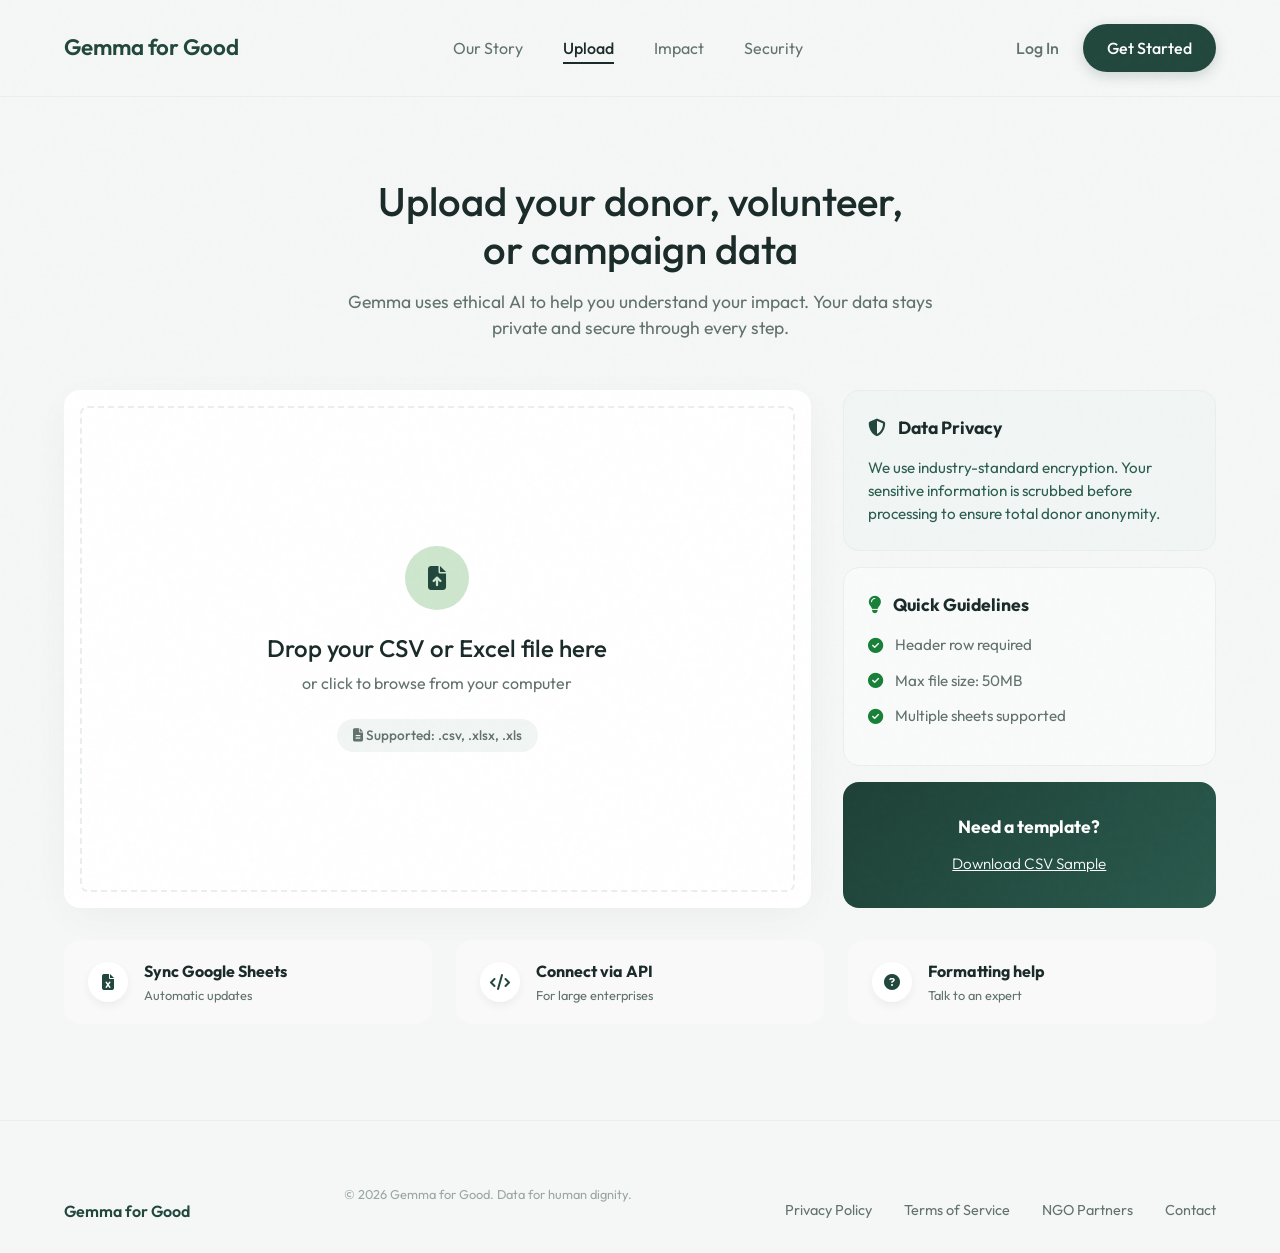
==== public/dashboard.html @ 6af2fc66 "upload page section" ====
<!DOCTYPE html>
<html lang="en">
<head>
    <meta charset="UTF-8">
    <meta name="viewport" content="width=device-width, initial-scale=1.0">
    <title>Upload - Gemma for Good</title>
    <!-- Use Google Fonts -->
    <link href="https://fonts.googleapis.com/css2?family=Outfit:wght@300;400;500;600;700&display=swap" rel="stylesheet">
    <link rel="stylesheet" href="landing.css">
    <!-- Font Awesome for icons -->
    <link rel="stylesheet" href="https://cdnjs.cloudflare.com/ajax/libs/font-awesome/6.4.0/css/all.min.css">
</head>
<body>
    <div class="noise-overlay"></div>
    
    <!-- Navbar -->
    <nav class="navbar border-bottom">
        <div class="nav-brand">
            <span class="logo-text">Gemma for Good</span>
        </div>
        <div class="nav-links">
            <a href="/ui/index.html">Our Story</a>
            <a href="#" class="active">Upload</a>
            <a href="#">Impact</a>
            <a href="#">Security</a>
        </div>
        <div class="nav-actions">
            <a href="#" class="login-link">Log In</a>
            <a href="/ui/index.html" class="btn btn-primary">Get Started</a>
        </div>
    </nav>

    <!-- Main Container -->
    <div class="app-dashboard-container">
        
        <!-- INITIAL UPLOAD VIEW -->
        <div id="upload-view">
            <!-- Hero Section -->
            <div class="upload-hero">
                <h2>Upload your donor, volunteer,<br>or campaign data</h2>
                <p>Gemma uses ethical AI to help you understand your impact. Your data stays<br>private and secure through every step.</p>
            </div>

            <!-- Upload Grid -->
            <div class="upload-grid">
                <!-- Dropzone Area -->
                <div class="upload-main-card">
                    <div id="dropzone" class="dropzone-area">
                        <input type="file" id="csv-upload" accept=".csv" style="opacity: 0; position: absolute; width: 0; height: 0; z-index: -1;">
                        
                        <div class="upload-icon-circle">
                            <i class="fa-solid fa-file-arrow-up"></i>
                        </div>
                        
                        <h3 id="dropzone-title">Drop your CSV or Excel file here</h3>
                        <p id="dropzone-text" class="dropzone-sub">or click to browse from your computer</p>
                        
                        <div class="supported-pill">
                            <i class="fa-solid fa-file-lines"></i> Supported: .csv, .xlsx, .xls
                        </div>
                        
                        <label for="csv-upload" class="hidden-label-overlay"></label>
                        
                        <!-- The start button that will appear after upload -->
                        <div id="start-action-container" class="hidden mt-3">
                            <button id="start-btn" class="btn btn-primary btn-large">Start Cleaning Data</button>
                        </div>
                    </div>
                </div>

                <!-- Sidebar Cards -->
                <div class="upload-sidebar">
                    <!-- Privacy Card -->
                    <div class="sidebar-card privacy-card">
                        <div class="card-header">
                            <i class="fa-solid fa-shield-halved"></i> <h4>Data Privacy</h4>
                        </div>
                        <p>We use industry-standard encryption. Your sensitive information is scrubbed before processing to ensure total donor anonymity.</p>
                    </div>

                    <!-- Guidelines Card -->
                    <div class="sidebar-card guidelines-card">
                        <div class="card-header">
                            <i class="fa-solid fa-lightbulb icon-green"></i> <h4>Quick Guidelines</h4>
                        </div>
                        <ul class="guidelines-list">
                            <li><i class="fa-solid fa-circle-check"></i> Header row required</li>
                            <li><i class="fa-solid fa-circle-check"></i> Max file size: 50MB</li>
                            <li><i class="fa-solid fa-circle-check"></i> Multiple sheets supported</li>
                        </ul>
                    </div>

                    <!-- Template Card -->
                    <div class="sidebar-card template-card">
                        <div class="template-overlay">
                            <h4>Need a template?</h4>
                            <a href="#" class="template-link">Download CSV Sample</a>
                        </div>
                    </div>
                </div>
            </div>

            <!-- Integrations Row -->
            <div class="integrations-row">
                <div class="integration-card">
                    <div class="int-icon"><i class="fa-solid fa-file-excel"></i></div>
                    <div class="int-text">
                        <h4>Sync Google Sheets</h4>
                        <p>Automatic updates</p>
                    </div>
                </div>
                <div class="integration-card">
                    <div class="int-icon"><i class="fa-solid fa-code"></i></div>
                    <div class="int-text">
                        <h4>Connect via API</h4>
                        <p>For large enterprises</p>
                    </div>
                </div>
                <div class="integration-card">
                    <div class="int-icon"><i class="fa-solid fa-circle-question"></i></div>
                    <div class="int-text">
                        <h4>Formatting help</h4>
                        <p>Talk to an expert</p>
                    </div>
                </div>
            </div>
        </div>

        <!-- HIDDEN WORKSPACE VIEW (Shown after start is clicked) -->
        <main id="workspace-view" class="workspace hidden">
            <!-- Header for workspace -->
            <div class="workspace-header">
                <h3>Data Cleaning in Progress</h3>
                <button id="export-btn" class="btn btn-secondary" disabled>Export Clean CSV</button>
            </div>
            
            <div class="workspace-grid">
                <!-- Left Data View -->
                <section class="data-panel card slide-up">
                    <div class="panel-header">Raw Uploaded Data</div>
                    <div class="table-container" id="raw-table-container">
                        <p class="placeholder-text">Please upload a dataset to begin...</p>
                        <table id="raw-table"></table>
                    </div>
                </section>

                <!-- Agent Logs / Center -->
                <section class="agent-panel card slide-up delay-1">
                    <div class="panel-header">Assistant Reasoning Log</div>
                    <div class="logs-container" id="logs-container">
                        <!-- Logs will populate here -->
                    </div>
                </section>

                <!-- Right Data View -->
                <section class="data-panel card slide-up delay-2">
                    <div class="panel-header">Standardized Output</div>
                    <div class="table-container" id="clean-table-container">
                        <p class="placeholder-text">Awaiting agent completion...</p>
                        <table id="clean-table"></table>
                    </div>
                </section>
            </div>
        </main>

    </div>
    
    <!-- Footer simplified -->
    <footer class="site-footer simple-footer">
        <div class="footer-bottom">
            <div class="footer-brand">Gemma for Good</div>
            <div class="copyright">&copy; 2026 Gemma for Good. Data for human dignity.</div>
            <div class="footer-links">
                <a href="#">Privacy Policy</a>
                <a href="#">Terms of Service</a>
                <a href="#">NGO Partners</a>
                <a href="#">Contact</a>
            </div>
        </div>
    </footer>

    <script src="app.js"></script>
</body>
</html>
---- public/landing.css ----
/* landing.css - Premium Modern Design for Gemma for Good */

:root {
    /* Color Palette */
    --primary: #22473D;
    --primary-light: #2C5E50;
    --bg: #F5F7F6;
    --card-bg: #FFFFFF;
    --text-main: #1A2B29;
    --text-muted: #62726D;
    --accent-blue-bg: #E8F0FE;
    --accent-blue: #1A73E8;
    --accent-green-bg: #E6F4EA;
    --accent-green: #188038;
    
    --shadow-soft: 0 10px 40px -10px rgba(34, 71, 61, 0.08);
    --shadow-hover: 0 20px 50px -15px rgba(34, 71, 61, 0.15);
    
    --radius-lg: 24px;
    --radius-md: 16px;
    --radius-sm: 8px;
    
    --font-main: 'Outfit', -apple-system, BlinkMacSystemFont, sans-serif;
}

* {
    margin: 0;
    padding: 0;
    box-sizing: border-box;
}

body {
    font-family: var(--font-main);
    background-color: var(--bg);
    color: var(--text-main);
    line-height: 1.5;
    overflow-x: hidden;
}

/* Subtle texture overlay */
.noise-overlay {
    position: fixed;
    top: 0; left: 0; width: 100vw; height: 100vh;
    pointer-events: none;
    z-index: 9999;
    opacity: 0.015;
    background-image: url("data:image/svg+xml,%3Csvg viewBox='0 0 200 200' xmlns='http://www.w3.org/2000/svg'%3E%3Cfilter id='noiseFilter'%3E%3CfeTurbulence type='fractalNoise' baseFrequency='0.65' numOctaves='3' stitchTiles='stitch'/%3E%3C/filter%3E%3Crect width='100%25' height='100%25' filter='url(%23noiseFilter)'/%3E%3C/svg%3E");
}

/* Typography Utility */
h1, h2, h3 {
    line-height: 1.2;
    font-weight: 500;
}

a {
    text-decoration: none;
    color: inherit;
}

/* Buttons */
.btn {
    display: inline-flex;
    align-items: center;
    justify-content: center;
    padding: 0.75rem 1.5rem;
    border-radius: 50px;
    font-weight: 500;
    font-size: 1rem;
    cursor: pointer;
    transition: all 0.3s cubic-bezier(0.16, 1, 0.3, 1);
    border: none;
}

.btn-primary {
    background-color: var(--primary);
    color: #fff;
    box-shadow: 0 4px 14px rgba(34, 71, 61, 0.2);
}

.btn-primary:hover {
    background-color: var(--primary-light);
    transform: translateY(-2px);
    box-shadow: 0 6px 20px rgba(34, 71, 61, 0.3);
}

.btn-secondary {
    background-color: #fff;
    color: var(--text-main);
    border: 1px solid rgba(0,0,0,0.08);
}

.btn-secondary:hover {
    background-color: #f8f9f8;
    transform: translateY(-2px);
}

.btn-outline {
    background-color: transparent;
    color: var(--primary);
    border: 1px solid var(--primary);
}

.btn-outline:hover {
    background-color: rgba(34, 71, 61, 0.05);
}

.btn-large {
    padding: 1rem 2rem;
    font-size: 1.1rem;
}

/* Navbar */
.navbar {
    display: flex;
    justify-content: space-between;
    align-items: center;
    padding: 1.5rem 4rem;
    background-color: transparent;
    position: relative;
    z-index: 100;
}

.logo-text {
    font-weight: 600;
    font-size: 1.4rem;
    color: var(--primary);
}

.nav-links {
    display: flex;
    gap: 2.5rem;
}

.nav-links a {
    color: var(--text-muted);
    font-weight: 400;
    font-size: 1rem;
    transition: color 0.2s;
}

.nav-links a.active {
    color: var(--text-main);
    font-weight: 500;
    position: relative;
}

.nav-links a.active::after {
    content: '';
    position: absolute;
    bottom: -4px;
    left: 0;
    width: 100%;
    height: 2px;
    background-color: var(--text-main);
}

.nav-links a:hover {
    color: var(--text-main);
}

.nav-actions {
    display: flex;
    align-items: center;
    gap: 1.5rem;
}

.login-link {
    font-weight: 500;
    color: var(--text-muted);
}
.login-link:hover { color: var(--text-main); }


/* Hero Section */
.hero {
    display: flex;
    padding: 4rem 4rem 8rem 4rem;
    max-width: 1400px;
    margin: 0 auto;
    align-items: center;
    position: relative;
}

.hero-content {
    flex: 1;
    padding-right: 4rem;
    z-index: 10;
}

.badge {
    display: inline-flex;
    align-items: center;
    gap: 0.5rem;
    background-color: var(--accent-green-bg);
    color: var(--accent-green);
    padding: 0.5rem 1rem;
    border-radius: 50px;
    font-size: 0.85rem;
    font-weight: 600;
    margin-bottom: 2rem;
}

.hero h1 {
    font-size: 4rem;
    margin-bottom: 1.5rem;
    color: var(--text-main);
    letter-spacing: -0.02em;
}

.hero h1 .highlight {
    color: var(--primary);
    font-style: italic;
    font-weight: 600;
}

.hero p {
    font-size: 1.2rem;
    color: var(--text-muted);
    margin-bottom: 2.5rem;
    max-width: 500px;
    font-weight: 300;
}

.hero-buttons {
    display: flex;
    gap: 1rem;
}


/* Hero Graphics & Floating UI */
.hero-graphics {
    flex: 1;
    position: relative;
    height: 500px;
    display: flex;
    justify-content: center;
    align-items: center;
}

.hero-glow {
    position: absolute;
    width: 400px;
    height: 400px;
    background: radial-gradient(circle, rgba(34, 71, 61, 0.08) 0%, rgba(255,255,255,0) 70%);
    top: 50%;
    left: 50%;
    transform: translate(-50%, -50%);
    z-index: 0;
}

.mockup-card {
    background: rgba(255, 255, 255, 0.85);
    backdrop-filter: blur(16px);
    -webkit-backdrop-filter: blur(16px);
    border: 1px solid rgba(255, 255, 255, 0.5);
    border-radius: var(--radius-md);
    padding: 1.5rem;
    box-shadow: var(--shadow-soft);
    position: absolute;
    z-index: 2;
}

.doc-mockup {
    width: 300px;
    top: 10%;
    left: 0;
    transform: rotate(-3deg);
}

.chart-mockup {
    width: 340px;
    bottom: 5%;
    right: 0;
    background: #ffffff;
    box-shadow: 0 20px 40px rgba(0,0,0,0.06);
}

/* Animations */
@keyframes float1 {
    0%, 100% { transform: translateY(0) rotate(-3deg); }
    50% { transform: translateY(-15px) rotate(-2deg); }
}

@keyframes float2 {
    0%, 100% { transform: translateY(0); }
    50% { transform: translateY(-10px); }
}

.float-animation-1 { animation: float1 6s ease-in-out infinite; }
.float-animation-2 { animation: float2 5s ease-in-out infinite 1s; }

/* Mockup Internals */
.mockup-header {
    display: flex;
    align-items: center;
    gap: 0.5rem;
    color: var(--text-muted);
    font-size: 0.9rem;
    font-weight: 500;
    margin-bottom: 1.5rem;
}

.mockup-header-flex {
    display: flex;
    align-items: center;
    gap: 0.8rem;
    margin-bottom: 1.5rem;
}

.icon-circle {
    width: 32px; height: 32px;
    background: var(--accent-green-bg);
    color: var(--accent-green);
    border-radius: 8px;
    display: flex; align-items: center; justify-content: center;
}

.chart-title {
    font-weight: 600;
    font-size: 1rem;
}

.skeleton-line {
    height: 12px;
    background: #F1F5F4;
    border-radius: 6px;
    margin-bottom: 0.8rem;
}

.skeleton-row {
    display: flex; gap: 0.5rem; margin-top: 1rem;
}

.skeleton-pill {
    height: 12px; width: 40px;
    background: #F1F5F4;
    border-radius: 10px;
}
.skeleton-pill.error { background: #FDECEC; }

.short-right { width: 40px; margin-left: auto; margin-bottom: 0; }

.chart-bars {
    display: flex;
    align-items: flex-end;
    gap: 0.8rem;
    height: 80px;
    margin-bottom: 1.5rem;
    padding-bottom: 0.5rem;
    border-bottom: 1px solid #F1F5F4;
}

.bar {
    flex: 1;
    background-color: #A3B8B2;
    border-radius: 4px 4px 0 0;
}

.bar.dark { background-color: var(--primary); }

.h-40 { height: 40%; } .h-60 { height: 60%; }
.h-30 { height: 30%; } .h-80 { height: 80%; }
.h-50 { height: 50%; }

.chart-stats {
    display: flex;
    gap: 2rem;
}

.stat .label {
    display: block; font-size: 0.65rem; color: var(--text-muted); font-weight: 600; letter-spacing: 0.05em; margin-bottom: 0.2rem;
}
.stat .value {
    display: block; font-size: 1.2rem; font-weight: 600; color: var(--text-main);
}

.magic-icon-badge {
    position: absolute;
    left: -15px; top: 40%;
    width: 40px; height: 40px;
    background: var(--primary);
    color: white;
    border-radius: 50%;
    display: flex; align-items: center; justify-content: center;
    box-shadow: 0 8px 16px rgba(34, 71, 61, 0.3);
    border: 3px solid white;
}

/* Features Section */
.features {
    padding: 4rem 4rem;
    max-width: 1400px;
    margin: 0 auto;
}

.section-header {
    text-align: center;
    max-width: 600px;
    margin: 0 auto 4rem auto;
}

.section-header h2 {
    font-size: 2.5rem;
    margin-bottom: 1rem;
}

.section-header p {
    color: var(--text-muted);
    font-size: 1.1rem;
    font-weight: 300;
}

.feature-grid {
    display: grid;
    grid-template-columns: repeat(3, 1fr);
    grid-template-rows: auto auto;
    gap: 1.5rem;
}

.feature-card {
    background: var(--card-bg);
    border-radius: var(--radius-lg);
    padding: 2.5rem;
    position: relative;
    overflow: hidden;
    transition: transform 0.3s ease, box-shadow 0.3s ease;
}

.hover-lift:hover {
    transform: translateY(-5px);
    box-shadow: var(--shadow-hover);
}

.icon-wrapper {
    width: 48px; height: 48px;
    border-radius: 12px;
    display: flex; align-items: center; justify-content: center;
    font-size: 1.2rem;
    margin-bottom: 1.5rem;
}

.blue-icon { background: var(--accent-blue-bg); color: var(--accent-blue); }
.white-icon { background: rgba(255,255,255,0.2); color: #fff; }

.feature-card h3 {
    font-size: 1.4rem;
    margin-bottom: 1rem;
}

.feature-card p {
    color: var(--text-muted);
    font-size: 1rem;
    font-weight: 300;
    line-height: 1.6;
}

/* Specific Feature Cards */
.f-privacy { grid-column: 1 / 2; }
.f-image { 
    grid-column: 2 / 3; 
    padding: 0;
}

.abstract-forest {
    width: 100%; height: 100%;
    background: linear-gradient(135deg, #1e4037 0%, #3a6b5d 100%);
}

.glass-overlay {
    position: absolute;
    bottom: 0; left: 0; width: 100%; height: 60%;
    background: linear-gradient(to top, var(--card-bg) 0%, rgba(255,255,255,0) 100%);
    display: flex; justify-content: center; align-items: flex-end; padding-bottom: 2rem;
}

.f-humans {
    grid-column: 3 / 4;
    background: #5A8574; /* Distinct lighter green */
    color: white;
}
.f-humans p { color: rgba(255,255,255,0.9); }

.f-context { grid-column: 1 / 2; }

.accuracy-badge {
    display: inline-flex; align-items: center; gap: 0.5rem;
    margin-top: 1.5rem;
    font-size: 0.9rem; font-weight: 600; color: var(--accent-blue);
}

.f-story {
    grid-column: 2 / 4;
    display: flex;
    padding: 0;
}

.story-content {
    flex: 1;
    padding: 3rem;
}

.story-image {
    flex: 0.8;
    background: linear-gradient(to right, transparent, #e5edea);
    background-image: url('https://images.unsplash.com/photo-1542810634-71277d95dc82?auto=format&fit=crop&w=600&q=80');
    background-size: cover;
    background-position: center;
}

.stats-row {
    display: flex;
    gap: 3rem;
    margin-top: 2rem;
}

.stat-item {
    display: flex; flex-direction: column;
}

.big-num {
    font-size: 2.5rem; font-weight: 600; color: var(--primary);
}
.highlight-num { color: var(--accent-blue); }

.stat-label { font-size: 0.9rem; color: var(--text-muted); font-weight: 500; }

/* Testimonial */
.testimonial-section {
    padding: 6rem 4rem;
    display: flex; justify-content: center;
}

.testimonial-card {
    background: #EAEFEC;
    border-radius: var(--radius-lg);
    padding: 4rem;
    max-width: 900px;
    position: relative;
    text-align: center;
}

.quote-mark {
    position: absolute;
    top: 2rem; left: 2rem;
    font-size: 6rem;
    color: rgba(34, 71, 61, 0.05);
    font-family: serif;
    line-height: 1;
}

blockquote {
    font-size: 1.8rem;
    font-weight: 400;
    color: var(--text-main);
    line-height: 1.4;
    margin-bottom: 2.5rem;
    position: relative;
    z-index: 2;
    font-style: italic;
}

.author-info {
    display: flex;
    align-items: center;
    justify-content: center;
    gap: 1rem;
}

.avatar img {
    width: 50px; height: 50px; border-radius: 50%;
}

.author-details {
    display: flex; flex-direction: column; text-align: left;
}

.author-details .name { font-weight: 600; font-size: 1rem; }
.author-details .title { font-size: 0.85rem; color: var(--text-muted); }

/* Footer & Final CTA */
.site-footer {
    background: #FFFFFF;
    padding-top: 6rem;
}

.footer-cta {
    text-align: center;
    max-width: 600px;
    margin: 0 auto;
    padding-bottom: 4rem;
    border-bottom: 1px solid #EAEFEC;
}

.cta-icon-wrapper {
    width: 60px; height: 60px;
    background: var(--accent-green-bg);
    color: var(--accent-green);
    border-radius: 16px;
    display: flex; align-items: center; justify-content: center;
    font-size: 1.5rem;
    margin: 0 auto 1.5rem auto;
}

.footer-cta h2 { font-size: 2.5rem; margin-bottom: 1rem; }
.footer-cta p { color: var(--text-muted); font-size: 1.1rem; margin-bottom: 2rem; }

.cta-buttons { display: flex; justify-content: center; gap: 1rem; margin-bottom: 1.5rem; }

.free-tier-note { font-size: 0.85rem !important; font-weight: 500; }

.footer-bottom {
    display: flex; justify-content: space-between; align-items: center;
    padding: 2rem 4rem 1rem 4rem;
    max-width: 1400px; margin: 0 auto;
}

.footer-brand { font-weight: 600; color: var(--primary); }

.footer-links { display: flex; gap: 2rem; }
.footer-links a { font-size: 0.9rem; color: var(--text-muted); }
.footer-links a:hover { color: var(--text-main); }

.footer-social { display: flex; gap: 1rem; color: var(--text-muted); }

.copyright {
    text-align: center;
    padding-bottom: 2rem;
    font-size: 0.8rem;
    color: #9AA7A4;
}

/* Responsiveness */
@media (max-width: 1024px) {
    .feature-grid { grid-template-columns: repeat(2, 1fr); }
    .f-story { grid-column: 1 / 3; flex-direction: column; }
    .story-image { height: 250px; }
}

@media (max-width: 768px) {
    .hero { flex-direction: column; padding: 2rem; text-align: center; }
    .hero-content { padding-right: 0; margin-bottom: 3rem; }
    .hero-buttons { justify-content: center; }
    
    .feature-grid { grid-template-columns: 1fr; }
    .f-privacy, .f-image, .f-humans, .f-context, .f-story { grid-column: 1 / 2; }
    
    .navbar { padding: 1.5rem 2rem; }
    .nav-links { display: none; }
    
    .footer-bottom { flex-direction: column; gap: 1.5rem; }
    
    .upload-grid { grid-template-columns: 1fr; }
    .integrations-row { grid-template-columns: 1fr; }
    .workspace-grid { grid-template-columns: 1fr; height: auto; }
}

/* --- Dashboard Upload View Styles --- */

.border-bottom {
    border-bottom: 1px solid #EAEFEC;
}

.app-dashboard-container {
    max-width: 1400px;
    margin: 0 auto;
    padding: 2rem 4rem;
}

.upload-hero {
    text-align: center;
    margin: 3rem 0;
}

.upload-hero h2 {
    font-size: 2.5rem;
    color: var(--text-main);
    margin-bottom: 1rem;
    font-weight: 500;
}

.upload-hero p {
    color: var(--text-muted);
    font-size: 1.1rem;
}

.upload-grid {
    display: grid;
    grid-template-columns: 2fr 1fr;
    gap: 2rem;
    margin-bottom: 2rem;
}

.upload-main-card {
    background: var(--card-bg);
    border-radius: var(--radius-md);
    padding: 1rem;
    box-shadow: var(--shadow-soft);
    display: flex;
}

.dropzone-area {
    flex: 1;
    border: 2px dashed #EAEFEC;
    border-radius: var(--radius-sm);
    display: flex;
    flex-direction: column;
    align-items: center;
    justify-content: center;
    padding: 4rem 2rem;
    text-align: center;
    transition: all 0.2s ease;
    position: relative;
}

.dropzone-area.dragover {
    border-color: var(--accent-green);
    background-color: var(--accent-green-bg);
}

.upload-icon-circle {
    width: 64px;
    height: 64px;
    background-color: #CDE6CD;
    color: var(--primary);
    border-radius: 50%;
    display: flex;
    align-items: center;
    justify-content: center;
    font-size: 1.5rem;
    margin-bottom: 1.5rem;
}

#dropzone-title {
    font-size: 1.5rem;
    margin-bottom: 0.5rem;
}

.dropzone-sub {
    color: var(--text-muted);
    margin-bottom: 1.5rem;
}

.supported-pill {
    background: #F1F5F4;
    color: var(--text-muted);
    padding: 0.4rem 1rem;
    border-radius: 50px;
    font-size: 0.85rem;
    font-weight: 500;
}

.hidden-label-overlay {
    position: absolute;
    top: 0; left: 0; right: 0; bottom: 0;
    cursor: pointer;
    z-index: 10;
}

/* Sidebar Cards */
.upload-sidebar {
    display: flex;
    flex-direction: column;
    gap: 1rem;
}

.sidebar-card {
    border-radius: var(--radius-md);
    padding: 1.5rem;
    font-size: 0.95rem;
}

.card-header {
    display: flex;
    align-items: center;
    gap: 0.8rem;
    margin-bottom: 1rem;
    font-size: 1.1rem;
}

.card-header i {
    color: var(--primary);
}

.privacy-card {
    background-color: #F1F6F5;
    border: 1px solid #EAEFEC;
}

.privacy-card p {
    color: var(--primary-light);
}

.guidelines-card {
    background-color: #F9FAFA;
    border: 1px solid #EAEFEC;
}

.icon-green {
    color: var(--accent-green) !important;
}

.guidelines-list {
    list-style: none;
}

.guidelines-list li {
    display: flex;
    align-items: center;
    gap: 0.8rem;
    margin-bottom: 0.8rem;
    color: var(--text-muted);
}

.guidelines-list li i {
    color: var(--accent-green);
}

.template-card {
    background: linear-gradient(135deg, #1e4037 0%, #2A5A4D 100%);
    color: white;
    text-align: center;
    position: relative;
    overflow: hidden;
    padding: 2rem 1.5rem;
}

.template-overlay h4 {
    margin-bottom: 0.8rem;
    font-size: 1.1rem;
}

.template-link {
    color: white;
    text-decoration: underline;
    font-weight: 300;
}

/* Integrations Row */
.integrations-row {
    display: grid;
    grid-template-columns: repeat(3, 1fr);
    gap: 1.5rem;
    margin-bottom: 4rem;
}

.integration-card {
    background: #F8F9F8;
    border-radius: var(--radius-md);
    padding: 1.2rem 1.5rem;
    display: flex;
    align-items: center;
    gap: 1rem;
}

.int-icon {
    width: 40px; height: 40px;
    background: white;
    border-radius: 50%;
    display: flex; align-items: center; justify-content: center;
    color: var(--primary);
    box-shadow: 0 4px 10px rgba(0,0,0,0.05);
}

.int-text h4 {
    font-size: 1rem;
    margin-bottom: 0.2rem;
}

.int-text p {
    font-size: 0.8rem;
    color: var(--text-muted);
}

.hidden { display: none !important; }
.mt-3 { margin-top: 1.5rem; position: relative; z-index: 20; }

.simple-footer {
    padding-top: 2rem;
    border-top: 1px solid #EAEFEC;
    background: transparent;
}

/* --- Workspace Redesign --- */
.workspace-header {
    display: flex;
    justify-content: space-between;
    align-items: center;
    margin-bottom: 2rem;
    padding-bottom: 1rem;
    border-bottom: 1px solid #EAEFEC;
}

.workspace-grid {
    display: grid;
    grid-template-columns: 1.2fr 1fr 1.2fr;
    gap: 1.5rem;
    height: 60vh;
}

.data-panel, .agent-panel {
    background: var(--card-bg);
    border-radius: var(--radius-md);
    box-shadow: var(--shadow-soft);
    display: flex;
    flex-direction: column;
    overflow: hidden;
    border: 1px solid #EAEFEC;
}

.panel-header {
    padding: 1.2rem 1.5rem;
    border-bottom: 1px solid #EAEFEC;
    font-weight: 600;
    color: var(--primary);
    background: #FDFDFD;
}

.table-container {
    flex: 1;
    overflow: auto;
}

table {
    width: 100%;
    border-collapse: collapse;
    font-size: 0.85rem;
    white-space: nowrap;
}

th, td {
    padding: 0.75rem 1rem;
    text-align: left;
    border-bottom: 1px solid #EAEFEC;
}

th {
    color: var(--text-muted);
    position: sticky;
    top: 0;
    background: #F9FAFA;
    font-weight: 500;
    z-index: 10;
}

tr:hover td {
    background-color: #F9FAFA;
}

.logs-container {
    flex: 1;
    overflow-y: auto;
    padding: 1rem;
    display: flex;
    flex-direction: column;
    gap: 0.8rem;
    background: #FDFDFD;
}

.log-item {
    background: white;
    padding: 1rem;
    border-radius: 8px;
    border-left: 3px solid var(--primary);
    box-shadow: 0 2px 8px rgba(0,0,0,0.03);
    animation: fadeIn 0.4s ease forwards;
}

.log-item .action {
    font-size: 0.75rem;
    color: var(--primary);
    margin-bottom: 0.4rem;
    font-family: monospace;
    font-weight: 600;
}

.log-item .reason {
    font-size: 0.9rem;
}

.placeholder-text {
    text-align: center;
    color: var(--text-muted);
    margin-top: 3rem;
    font-style: italic;
    font-weight: 300;
}
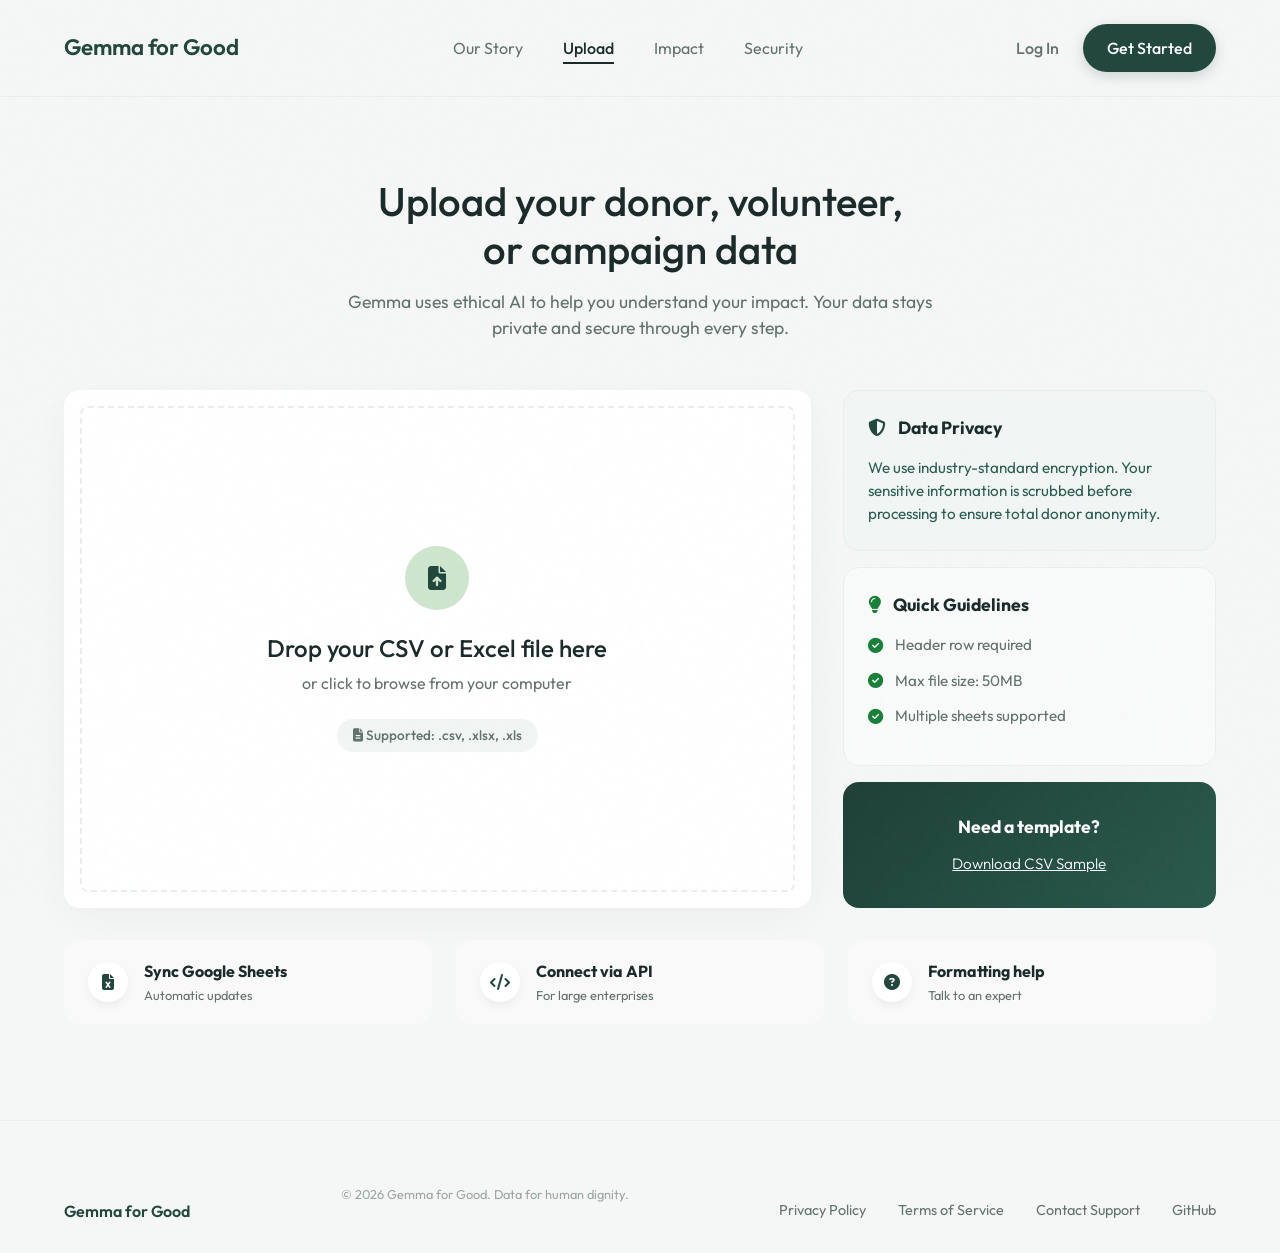
==== commit 5b854e14: "Final cleanup: updated contact info, removed irrelevant UI parts, archived unused scripts, and fixed" ====
--- a/public/dashboard.html
+++ b/public/dashboard.html
@@ -21,7 +21,7 @@
         <div class="nav-links">
             <a href="/ui/index.html">Our Story</a>
             <a href="#" class="active">Upload</a>
-            <a href="#">Impact</a>
+            <a href="/ui/impact.html">Impact</a>
             <a href="#">Security</a>
         </div>
         <div class="nav-actions">
@@ -126,40 +126,203 @@
             </div>
         </div>
 
-        <!-- HIDDEN WORKSPACE VIEW (Shown after start is clicked) -->
-        <main id="workspace-view" class="workspace hidden">
-            <!-- Header for workspace -->
-            <div class="workspace-header">
-                <h3>Data Cleaning in Progress</h3>
-                <button id="export-btn" class="btn btn-secondary" disabled>Export Clean CSV</button>
+        <!-- HIDDEN WORKSPACE VIEW (Processing state) -->
+        <main id="workspace-view" class="processing-container hidden">
+            <div class="processing-layout">
+                <!-- Left: Hero & Animated Progress Card -->
+                <div class="processing-left slide-up">
+                    <div class="copilot-badge">
+                        <i class="fa-solid fa-wand-magic-sparkles"></i> AI COPILOT ACTIVE
+                    </div>
+                    
+                    <h2 class="processing-hero-title">Refining your impact data for<br>maximum dignity.</h2>
+                    <p class="processing-hero-sub">Gemma is working behind the scenes to ensure your dataset is clean, ethical, and ready for reporting. This process reduces human bias and manual labor.</p>
+                    
+                    <div class="progress-card">
+                        <div class="progress-schema-badge">
+                            <span class="dot green-dot"></span> JSON_SCHEMA_VALID
+                        </div>
+                        
+                        <div class="pulsing-circle-container">
+                            <div class="pulse-ring"></div>
+                            <div class="pulse-ring delay"></div>
+                            <div class="circle-core">
+                                <i class="fa-solid fa-chart-line"></i>
+                            </div>
+                        </div>
+                        
+                        <h3 class="progress-title">Processing Records</h3>
+                        <p class="progress-sub">Estimated time remaining: <span id="time-remaining">12</span> seconds</p>
+                        
+                        <div class="progress-bar-wrapper">
+                            <div class="progress-fill" id="main-progress-fill"></div>
+                        </div>
+                        
+                        <div class="encryption-badge">
+                            <i class="fa-solid fa-lock"></i> AES-256 ENCRYPTED
+                        </div>
+                    </div>
+                </div>
+
+                <!-- Right: Processing Pipeline -->
+                <div class="processing-right slide-up delay-1">
+                    <div class="pipeline-card">
+                        <h3 class="pipeline-title">Processing Pipeline</h3>
+                        
+                        <ul class="pipeline-timeline" id="pipeline-timeline">
+                            <!-- Steps will be updated via JS -->
+                            <li class="timeline-step pending" id="step-1">
+                                <div class="step-icon"><i class="fa-solid fa-check"></i></div>
+                                <div class="step-content">
+                                    <h4>Analyzing dataset structure...</h4>
+                                    <p>Schema detection in progress.</p>
+                                </div>
+                            </li>
+                            
+                            <li class="timeline-step pending" id="step-2">
+                                <div class="step-icon"><i class="fa-solid fa-check"></i></div>
+                                <div class="step-content">
+                                    <h4>Detecting duplicates...</h4>
+                                    <p>Waiting for analysis.</p>
+                                </div>
+                            </li>
+                            
+                            <li class="timeline-step pending" id="step-3">
+                                <div class="step-icon"><i class="fa-solid fa-rotate"></i></div>
+                                <div class="step-content">
+                                    <h4>Fixing missing values...</h4>
+                                    <p>Waiting for analysis.</p>
+                                </div>
+                            </li>
+                            
+                            <li class="timeline-step pending" id="step-4">
+                                <div class="step-icon"><i class="fa-solid fa-hourglass-half"></i></div>
+                                <div class="step-content">
+                                    <h4>Standardizing formats...</h4>
+                                    <p>Waiting for analysis.</p>
+                                </div>
+                            </li>
+                        </ul>
+                        
+                        <div class="insight-box">
+                            <i class="fa-solid fa-lightbulb"></i>
+                            <div class="insight-content">
+                                <h5>Gemma's Insight</h5>
+                                <p id="gemma-insight-text">Analyzing dataset patterns to provide recommendations.</p>
+                            </div>
+                        </div>
+                    </div>
+                </div>
+            </div>
+
+            <!-- LIVE TABLE VIEW (Shown during processing) -->
+            <div class="live-table-section slide-up delay-2" style="margin-top: 2rem;">
+                <div class="table-card">
+                    <div class="comp-header">
+                        <span class="dot blue-dot" style="background-color: var(--accent-blue);"></span> <h4>Live Dataset Processing View</h4> <span class="comp-sub">Updating from Gemma...</span>
+                    </div>
+                    <div class="comp-table-wrapper" id="live-table-container">
+                        <table id="live-table"></table>
+                    </div>
+                </div>
+            </div>
+        </main>
+
+        <!-- HIDDEN RESULTS VIEW (Shown when processing is fully done) -->
+        <main id="results-view" class="results-container hidden">
+            <div class="results-hero">
+                <h2>Cleaning Results</h2>
+                <p>Your data has been processed using Gemma's specialized social impact models.<br>Below is the summary of improvements and the reconciled dataset.</p>
             </div>
             
-            <div class="workspace-grid">
-                <!-- Left Data View -->
-                <section class="data-panel card slide-up">
-                    <div class="panel-header">Raw Uploaded Data</div>
-                    <div class="table-container" id="raw-table-container">
-                        <p class="placeholder-text">Please upload a dataset to begin...</p>
-                        <table id="raw-table"></table>
-                    </div>
-                </section>
-
-                <!-- Agent Logs / Center -->
-                <section class="agent-panel card slide-up delay-1">
-                    <div class="panel-header">Assistant Reasoning Log</div>
-                    <div class="logs-container" id="logs-container">
-                        <!-- Logs will populate here -->
-                    </div>
-                </section>
-
-                <!-- Right Data View -->
-                <section class="data-panel card slide-up delay-2">
-                    <div class="panel-header">Standardized Output</div>
-                    <div class="table-container" id="clean-table-container">
-                        <p class="placeholder-text">Awaiting agent completion...</p>
-                        <table id="clean-table"></table>
-                    </div>
-                </section>
+            <!-- Summary Cards -->
+            <div class="summary-cards-row">
+                <div class="summary-card">
+                    <div class="card-top">
+                        <i class="fa-solid fa-copy summary-icon"></i>
+                        <span class="pill pill-green">OPTIMIZED</span>
+                    </div>
+                    <div class="card-label">DUPLICATES REMOVED</div>
+                    <div class="card-value"><span id="dupes-count">1,248</span> <span class="val-sub">entries</span></div>
+                </div>
+                
+                <div class="summary-card">
+                    <div class="card-top">
+                        <i class="fa-solid fa-pen-to-square summary-icon"></i>
+                        <span class="pill pill-blue">RESOLVED</span>
+                    </div>
+                    <div class="card-label">MISSING VALUES FIXED</div>
+                    <div class="card-value"><span id="missing-count">4,912</span> <span class="val-sub">cells</span></div>
+                </div>
+                
+                <div class="summary-card">
+                    <div class="card-top">
+                        <i class="fa-solid fa-arrow-trend-up summary-icon"></i>
+                        <span class="pill pill-light-green">+24.5%</span>
+                    </div>
+                    <div class="card-label">DATA QUALITY IMPROVED</div>
+                    <div class="card-value"><span id="quality-score">98.2%</span> <span class="val-sub">Total Score</span></div>
+                </div>
+            </div>
+            
+            <!-- Dataset Reconciliation Header -->
+            <div class="reconciliation-header">
+                <h3>Dataset Reconciliation</h3>
+                <div class="recon-actions">
+                    <button id="export-results-btn" class="btn btn-outline"><i class="fa-solid fa-download"></i> Export CSV</button>
+                </div>
+            </div>
+            
+            <!-- Comparison Tables -->
+            <div class="comparison-grid">
+                <!-- Before Table -->
+                <div class="table-card before-card">
+                    <div class="comp-header">
+                        <span class="dot red-dot"></span> <h4>Before</h4> <span class="comp-sub" id="before-filename">Source: raw_survey_data.xls</span>
+                    </div>
+                    <div class="comp-table-wrapper" id="before-table-container">
+                        <table id="results-raw-table"></table>
+                    </div>
+                </div>
+                
+                <!-- After Table -->
+                <div class="table-card after-card">
+                    <div class="comp-header">
+                        <span class="dot green-dot"></span> <h4>After</h4> <span class="comp-sub green-text">Gemma Refined (AI Agent)</span>
+                    </div>
+                    <div class="comp-table-wrapper" id="after-table-container">
+                        <table id="results-clean-table"></table>
+                    </div>
+                </div>
+            </div>
+            
+            <!-- AI Intelligence Hub -->
+            <div class="ai-hub-card">
+                <div class="hub-left">
+                    <div class="hub-title">
+                        <i class="fa-solid fa-wand-magic-sparkles"></i> <h4>AI Intelligence Hub</h4>
+                    </div>
+                    <p>Gemma used natural language inference to map the missing "Full Name" for UID #9023 from previous interaction logs found in your shared NGO drive.</p>
+                </div>
+                
+                <div class="hub-right">
+                    <div class="hub-stat">
+                        <div class="stat-label">INFERENCE CONFIDENCE</div>
+                        <div class="progress-bar-container">
+                            <div class="progress-bar" style="width: 94%;"></div>
+                        </div>
+                        <div class="stat-value">94% Average</div>
+                    </div>
+                    
+                    <div class="hub-stat">
+                        <div class="stat-label">STANDARDIZATION APPLIED</div>
+                        <div class="tag-row">
+                            <span class="tag">ISO-3166 Names</span>
+                            <span class="tag">UTF-8 Normal</span>
+                            <span class="tag">Title Case</span>
+                        </div>
+                    </div>
+                </div>
             </div>
         </main>
 
@@ -173,8 +336,8 @@
             <div class="footer-links">
                 <a href="#">Privacy Policy</a>
                 <a href="#">Terms of Service</a>
-                <a href="#">NGO Partners</a>
-                <a href="#">Contact</a>
+                <a href="mailto:devritika.gaur@gmail.com">Contact Support</a>
+                <a href="https://github.com/GaurRitika">GitHub</a>
             </div>
         </div>
     </footer>
--- a/public/landing.css
+++ b/public/landing.css
@@ -985,3 +985,526 @@
     font-style: italic;
     font-weight: 300;
 }
+
+/* --- Results View Styles --- */
+.results-container {
+    padding-top: 1rem;
+    animation: fadeIn 0.5s ease;
+}
+
+.results-hero {
+    margin-bottom: 3rem;
+}
+
+.results-hero h2 {
+    font-size: 2.5rem;
+    margin-bottom: 0.5rem;
+}
+
+.results-hero p {
+    color: var(--text-muted);
+    font-size: 1.1rem;
+}
+
+/* Summary Cards */
+.summary-cards-row {
+    display: grid;
+    grid-template-columns: repeat(3, 1fr);
+    gap: 1.5rem;
+    margin-bottom: 4rem;
+}
+
+.summary-card {
+    background: var(--card-bg);
+    border-radius: var(--radius-md);
+    padding: 2rem;
+    box-shadow: var(--shadow-soft);
+}
+
+.card-top {
+    display: flex;
+    justify-content: space-between;
+    align-items: center;
+    margin-bottom: 1.5rem;
+}
+
+.summary-icon {
+    font-size: 1.2rem;
+    color: var(--primary);
+}
+
+.pill {
+    padding: 0.3rem 0.8rem;
+    border-radius: 50px;
+    font-size: 0.75rem;
+    font-weight: 700;
+    letter-spacing: 0.05em;
+}
+
+.pill-green { background: #E6F4EA; color: #137333; }
+.pill-blue { background: #E8F0FE; color: #1967D2; }
+.pill-light-green { background: #CEEAD6; color: #0D652D; }
+
+.card-label {
+    font-size: 0.75rem;
+    color: var(--text-muted);
+    letter-spacing: 0.05em;
+    margin-bottom: 0.5rem;
+    font-weight: 600;
+}
+
+.card-value {
+    font-size: 2.5rem;
+    font-weight: 500;
+    display: flex;
+    align-items: baseline;
+    gap: 0.5rem;
+}
+
+#dupes-count { color: #137333; }
+#missing-count { color: #1967D2; }
+#quality-score { color: #137333; }
+
+.val-sub {
+    font-size: 1rem;
+    color: var(--text-muted);
+    font-weight: 400;
+}
+
+/* Reconciliation Tables */
+.reconciliation-header {
+    display: flex;
+    justify-content: space-between;
+    align-items: center;
+    margin-bottom: 1.5rem;
+}
+
+.reconciliation-header h3 {
+    font-size: 1.5rem;
+}
+
+.recon-actions {
+    display: flex;
+    gap: 1rem;
+}
+
+.comparison-grid {
+    display: grid;
+    grid-template-columns: 1fr 1fr;
+    gap: 1rem;
+    margin-bottom: 4rem;
+}
+
+.table-card {
+    background: var(--card-bg);
+    border-radius: var(--radius-md);
+    border: 1px solid #EAEFEC;
+    overflow: hidden;
+}
+
+.before-card {
+    background: #F8F9F8;
+}
+
+.comp-header {
+    padding: 1.2rem 1.5rem;
+    border-bottom: 1px solid #EAEFEC;
+    display: flex;
+    align-items: center;
+    gap: 0.8rem;
+}
+
+.comp-header h4 {
+    font-size: 1.1rem;
+    margin: 0;
+}
+
+.comp-sub {
+    font-size: 0.85rem;
+    color: var(--text-muted);
+    margin-left: auto;
+}
+
+.green-text { color: var(--accent-green); }
+
+.dot {
+    width: 10px; height: 10px;
+    border-radius: 50%;
+}
+.red-dot { background: #D93025; }
+.green-dot { background: #1E8E3E; }
+
+.comp-table-wrapper {
+    height: 400px;
+    overflow: auto;
+}
+
+.comp-table-wrapper table {
+    width: 100%;
+}
+
+.comp-table-wrapper th {
+    background: transparent;
+    padding: 1rem 1.5rem;
+}
+
+.comp-table-wrapper td {
+    padding: 1rem 1.5rem;
+}
+
+.error-text { color: #D93025; font-style: italic; }
+.fixed-text { color: #1E8E3E; }
+
+.error-row { background-color: #FCE8E6; }
+
+/* AI Hub */
+.ai-hub-card {
+    background: #F0F9FF;
+    border: 1px solid #E0F2FE;
+    border-radius: var(--radius-lg);
+    padding: 2.5rem;
+    display: flex;
+    gap: 4rem;
+    margin-bottom: 4rem;
+}
+
+.hub-left {
+    flex: 1;
+}
+
+.hub-title {
+    display: flex;
+    align-items: center;
+    gap: 0.8rem;
+    margin-bottom: 1rem;
+    color: #12342A;
+}
+
+.hub-title h4 {
+    font-size: 1.3rem;
+}
+
+.hub-title i {
+    color: #3B755F;
+}
+
+.hub-left p {
+    color: #4A635B;
+    line-height: 1.6;
+}
+
+.hub-right {
+    flex: 1;
+    display: flex;
+    gap: 3rem;
+}
+
+.hub-stat {
+    flex: 1;
+}
+
+.hub-stat .stat-label {
+    font-size: 0.75rem;
+    color: #3B755F;
+    font-weight: 700;
+    margin-bottom: 0.8rem;
+}
+
+.progress-bar-container {
+    height: 8px;
+    background: #E3EFEC;
+    border-radius: 4px;
+    margin-bottom: 0.5rem;
+    overflow: hidden;
+}
+
+.progress-bar {
+    height: 100%;
+    background: #3B755F;
+}
+
+.hub-stat .stat-value {
+    font-weight: 600;
+    color: #12342A;
+}
+
+.tag-row {
+    display: flex;
+    flex-wrap: wrap;
+    gap: 0.5rem;
+}
+
+.tag {
+    background: #E3EFEC;
+    color: #3B755F;
+    padding: 0.3rem 0.8rem;
+    border-radius: 4px;
+    font-size: 0.8rem;
+    font-weight: 500;
+}
+
+/* --- Processing / Workspace Redesign --- */
+.processing-layout {
+    display: grid;
+    grid-template-columns: 1fr 1fr;
+    gap: 4rem;
+    padding-top: 2rem;
+    max-width: 1200px;
+    margin: 0 auto;
+}
+
+/* Left Side */
+.copilot-badge {
+    display: inline-flex;
+    align-items: center;
+    gap: 0.5rem;
+    background: #EAF0EF;
+    color: #4A635B;
+    padding: 0.5rem 1rem;
+    border-radius: 50px;
+    font-size: 0.75rem;
+    font-weight: 700;
+    letter-spacing: 0.05em;
+    margin-bottom: 2rem;
+}
+
+.copilot-badge i {
+    color: var(--primary);
+}
+
+.processing-hero-title {
+    font-size: 3rem;
+    line-height: 1.1;
+    margin-bottom: 1rem;
+    color: #1A2B29;
+}
+
+.processing-hero-sub {
+    font-size: 1.1rem;
+    color: #62726D;
+    margin-bottom: 3rem;
+    line-height: 1.6;
+}
+
+.progress-card {
+    background: linear-gradient(180deg, #FFFFFF 0%, #F5F7F6 100%);
+    border-radius: var(--radius-lg);
+    padding: 3rem;
+    position: relative;
+    box-shadow: 0 20px 40px rgba(0,0,0,0.05);
+    text-align: center;
+    overflow: hidden;
+}
+
+.progress-schema-badge {
+    position: absolute;
+    top: 1.5rem;
+    right: 1.5rem;
+    background: white;
+    border-radius: 50px;
+    padding: 0.4rem 0.8rem;
+    font-size: 0.7rem;
+    font-weight: 600;
+    color: #3B755F;
+    box-shadow: 0 4px 10px rgba(0,0,0,0.05);
+    display: flex;
+    align-items: center;
+    gap: 0.4rem;
+}
+
+/* Pulsing Circle Animation */
+.pulsing-circle-container {
+    position: relative;
+    width: 120px;
+    height: 120px;
+    margin: 2rem auto 3rem auto;
+}
+
+.circle-core {
+    position: absolute;
+    top: 50%; left: 50%;
+    transform: translate(-50%, -50%);
+    width: 80px; height: 80px;
+    background: #3B755F;
+    border-radius: 50%;
+    z-index: 10;
+    display: flex; align-items: center; justify-content: center;
+    color: white;
+    font-size: 1.5rem;
+    box-shadow: 0 10px 20px rgba(59, 117, 95, 0.3);
+}
+
+.pulse-ring {
+    position: absolute;
+    top: 50%; left: 50%;
+    transform: translate(-50%, -50%);
+    width: 120px; height: 120px;
+    background: #EAF0EF;
+    border-radius: 50%;
+    z-index: 1;
+    animation: pulse 2s cubic-bezier(0.215, 0.61, 0.355, 1) infinite;
+}
+
+.pulse-ring.delay {
+    animation-delay: 1s;
+}
+
+@keyframes pulse {
+    0% { transform: translate(-50%, -50%) scale(0.8); opacity: 0.8; }
+    100% { transform: translate(-50%, -50%) scale(1.5); opacity: 0; }
+}
+
+.progress-title {
+    font-size: 1.5rem;
+    color: var(--primary);
+    margin-bottom: 0.5rem;
+}
+
+.progress-sub {
+    font-size: 0.9rem;
+    color: #62726D;
+    margin-bottom: 2rem;
+}
+
+.progress-bar-wrapper {
+    height: 8px;
+    background: #EAEFEC;
+    border-radius: 4px;
+    overflow: hidden;
+    margin-bottom: 2rem;
+    max-width: 80%;
+    margin-left: auto; margin-right: auto;
+}
+
+.progress-fill {
+    height: 100%;
+    background: #3B755F;
+    width: 10%; /* Will animate */
+    transition: width 1s ease;
+}
+
+.encryption-badge {
+    display: inline-flex;
+    align-items: center;
+    gap: 0.5rem;
+    font-size: 0.7rem;
+    font-weight: 600;
+    color: #62726D;
+    border: 1px solid #EAEFEC;
+    padding: 0.4rem 0.8rem;
+    border-radius: 4px;
+}
+
+/* Right Side Pipeline */
+.pipeline-card {
+    background: #F9FBFA;
+    border: 1px solid #EAEFEC;
+    border-radius: var(--radius-lg);
+    padding: 3rem;
+    height: 100%;
+    display: flex;
+    flex-direction: column;
+}
+
+.pipeline-title {
+    font-size: 1.5rem;
+    margin-bottom: 3rem;
+}
+
+.pipeline-timeline {
+    list-style: none;
+    position: relative;
+    flex: 1;
+}
+
+.pipeline-timeline::before {
+    content: '';
+    position: absolute;
+    left: 20px; /* Center of icon */
+    top: 0; bottom: 0;
+    width: 2px;
+    background: #EAEFEC;
+    z-index: 0;
+}
+
+.timeline-step {
+    display: flex;
+    gap: 1.5rem;
+    margin-bottom: 2.5rem;
+    position: relative;
+    z-index: 1;
+}
+
+.step-icon {
+    width: 40px; height: 40px;
+    border-radius: 50%;
+    display: flex; align-items: center; justify-content: center;
+    background: white;
+    border: 2px solid #EAEFEC;
+    color: #CBD5E1;
+    font-size: 1rem;
+    flex-shrink: 0;
+    transition: all 0.3s;
+}
+
+.step-content {
+    padding-top: 0.5rem;
+}
+
+.step-content h4 {
+    font-size: 1.1rem;
+    color: #62726D;
+    margin-bottom: 0.3rem;
+    transition: color 0.3s;
+}
+
+.step-content p {
+    font-size: 0.85rem;
+    color: #9AA7A4;
+    transition: color 0.3s;
+}
+
+/* Timeline States */
+.timeline-step.active .step-icon {
+    background: #3B755F;
+    border-color: #3B755F;
+    color: white;
+}
+.timeline-step.active .step-content h4 { color: #1A2B29; font-weight: 600; }
+.timeline-step.active .step-content p { color: #62726D; }
+
+.timeline-step.done .step-icon {
+    background: #E6F4EA;
+    border-color: #E6F4EA;
+    color: #137333;
+}
+.timeline-step.done .step-content h4 { color: #137333; }
+
+/* Insight Box */
+.insight-box {
+    background: #DBEAFE; /* Light blue from mockup */
+    border-radius: var(--radius-md);
+    padding: 1.5rem;
+    display: flex;
+    gap: 1rem;
+    margin-top: 2rem;
+}
+
+.insight-box i {
+    color: #1E3A8A;
+    font-size: 1.2rem;
+    margin-top: 0.2rem;
+}
+
+.insight-content h5 {
+    color: #1E3A8A;
+    font-size: 1rem;
+    margin-bottom: 0.5rem;
+}
+
+.insight-content p {
+    color: #1E3A8A;
+    font-size: 0.9rem;
+    opacity: 0.9;
+    line-height: 1.5;
+}
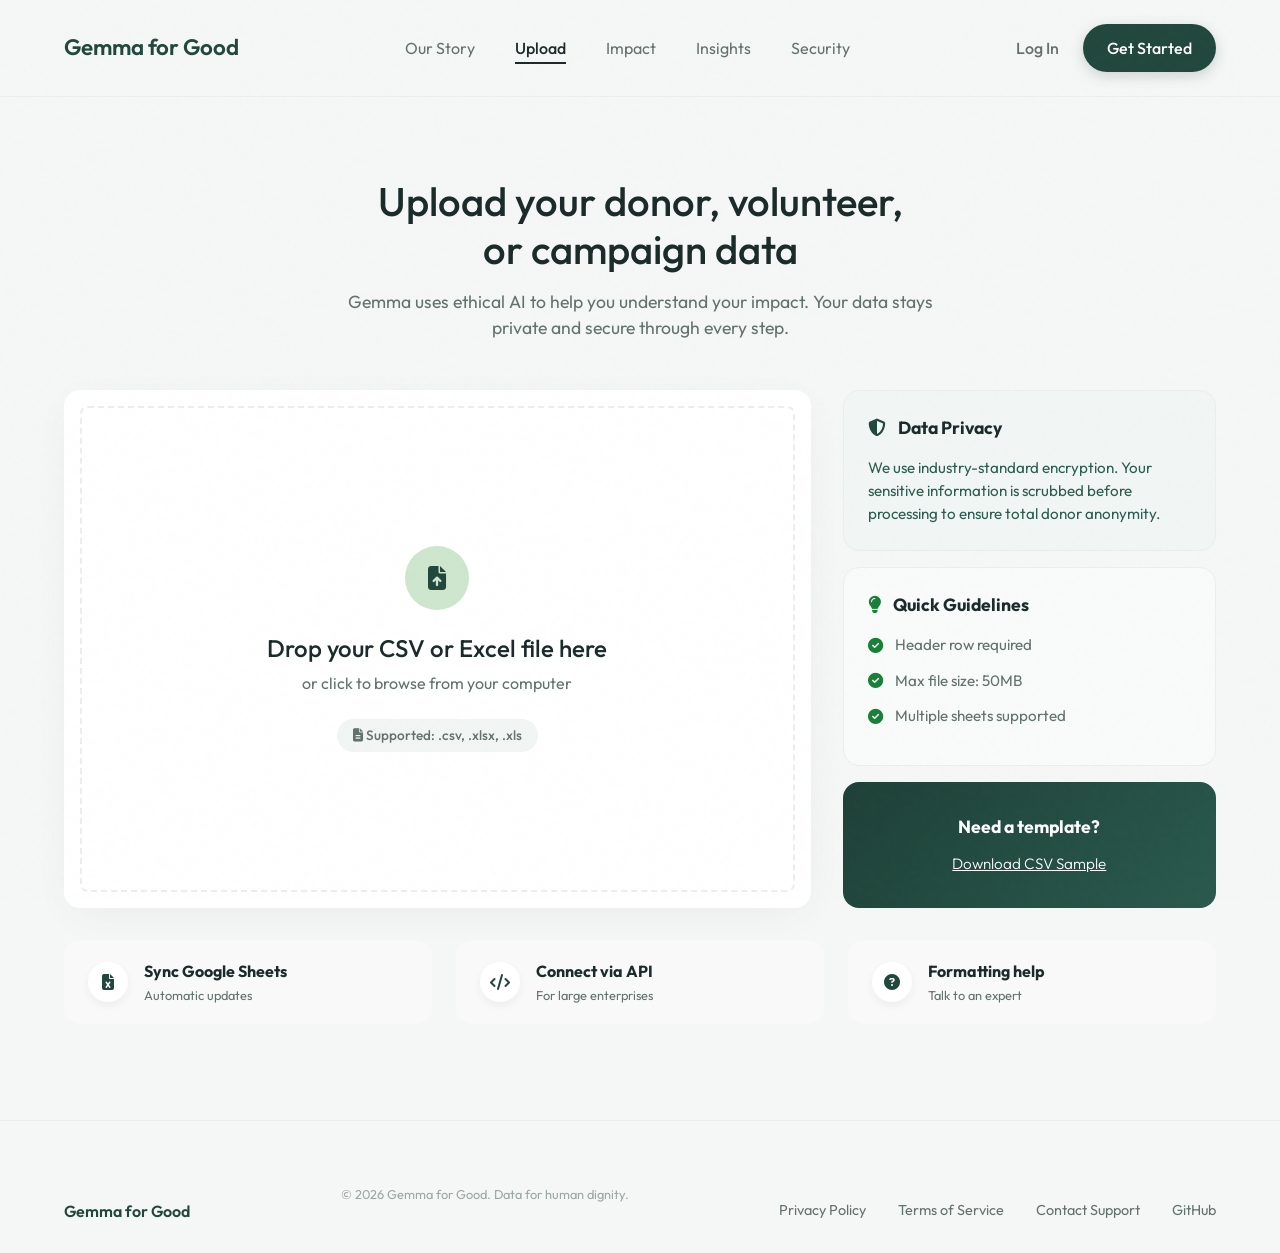
==== commit b589588c: "ui refining" ====
--- a/public/dashboard.html
+++ b/public/dashboard.html
@@ -20,8 +20,9 @@
         </div>
         <div class="nav-links">
             <a href="/ui/index.html">Our Story</a>
-            <a href="#" class="active">Upload</a>
+            <a href="/ui/dashboard.html" class="active">Upload</a>
             <a href="/ui/impact.html">Impact</a>
+            <a href="#" id="nav-insights">Insights</a>
             <a href="#">Security</a>
         </div>
         <div class="nav-actions">
@@ -94,7 +95,7 @@
                     <div class="sidebar-card template-card">
                         <div class="template-overlay">
                             <h4>Need a template?</h4>
-                            <a href="#" class="template-link">Download CSV Sample</a>
+                            <a href="/ui/sample.csv" download="SUPER_MESSY_NGO_DONORS.csv" class="template-link">Download CSV Sample</a>
                         </div>
                     </div>
                 </div>
@@ -324,6 +325,18 @@
                     </div>
                 </div>
             </div>
+
+            <!-- NEW: DONOR IMPACT HISTORY SECTION -->
+            <div id="donor-history-section" class="donor-history-container slide-up">
+                <div class="reconciliation-header">
+                    <h3>Donor Impact History</h3>
+                    <p class="section-sub">A longitudinal view of engagement and community impact.</p>
+                </div>
+
+                <div class="history-grid" id="donor-history-grid">
+                    <!-- Dynamic cards will be injected here by app.js -->
+                </div>
+            </div>
         </main>
 
     </div>
--- a/public/landing.css
+++ b/public/landing.css
@@ -1508,3 +1508,149 @@
     opacity: 0.9;
     line-height: 1.5;
 }
+/* --- Donor History Styles --- */
+.donor-history-container {
+    margin-top: 4rem;
+    padding-bottom: 4rem;
+}
+
+.section-sub {
+    color: var(--text-muted);
+    font-size: 1rem;
+    margin-top: -1rem;
+    margin-bottom: 2rem;
+}
+
+.history-grid {
+    display: grid;
+    grid-template-columns: repeat(auto-fit, minmax(320px, 1fr));
+    gap: 1.5rem;
+}
+
+.history-card {
+    background: white;
+    border-radius: var(--radius-md);
+    padding: 2rem;
+    border: 1px solid #EAEFEC;
+    box-shadow: var(--shadow-soft);
+    transition: transform 0.3s ease;
+}
+
+.history-card:hover {
+    transform: translateY(-5px);
+    box-shadow: var(--shadow-hover);
+}
+
+.history-header {
+    display: flex;
+    align-items: center;
+    gap: 1rem;
+    margin-bottom: 1.5rem;
+}
+
+.history-avatar {
+    width: 48px;
+    height: 48px;
+    background: var(--accent-blue-bg);
+    color: var(--accent-blue);
+    border-radius: 50%;
+    display: flex;
+    align-items: center;
+    justify-content: center;
+    font-weight: 700;
+    font-size: 1.1rem;
+}
+
+.history-name-info h4 {
+    font-size: 1.1rem;
+    margin: 0;
+}
+
+.history-tag {
+    font-size: 0.75rem;
+    color: var(--text-muted);
+}
+
+.history-status {
+    margin-left: auto;
+    font-size: 0.7rem;
+    font-weight: 700;
+    padding: 0.2rem 0.6rem;
+    border-radius: 4px;
+    text-transform: uppercase;
+}
+
+.status-active { background: #E6F4EA; color: #137333; }
+.status-pending { background: #E8F0FE; color: #1967D2; }
+.status-lapsed { background: #FDECEC; color: #D93025; }
+
+.history-metrics {
+    display: flex;
+    justify-content: space-between;
+    padding: 1.5rem 0;
+    border-top: 1px solid #F1F5F4;
+    border-bottom: 1px solid #F1F5F4;
+    margin-bottom: 1.5rem;
+}
+
+.h-metric {
+    display: flex;
+    flex-direction: column;
+    gap: 0.2rem;
+}
+
+.h-label {
+    font-size: 0.7rem;
+    color: var(--text-muted);
+    font-weight: 600;
+    text-transform: uppercase;
+    letter-spacing: 0.05em;
+}
+
+.h-value {
+    font-size: 1.2rem;
+    font-weight: 600;
+    color: var(--primary);
+}
+
+.history-timeline {
+    display: flex;
+    gap: 0.8rem;
+    margin-bottom: 1.5rem;
+    padding: 0.5rem 0;
+}
+
+.timeline-dot {
+    width: 12px;
+    height: 12px;
+    border-radius: 50%;
+    background: #EAEFEC;
+    position: relative;
+    cursor: help;
+}
+
+.timeline-dot.active {
+    background: var(--accent-green);
+    box-shadow: 0 0 0 4px var(--accent-green-bg);
+}
+
+.history-recommendation {
+    background: #F0F9FF;
+    border-radius: 12px;
+    padding: 1rem;
+    display: flex;
+    gap: 0.8rem;
+    align-items: flex-start;
+}
+
+.history-recommendation i {
+    color: #0284C7;
+    margin-top: 0.2rem;
+}
+
+.history-recommendation p {
+    font-size: 0.85rem;
+    color: #0369A1;
+    margin: 0;
+    line-height: 1.4;
+}
